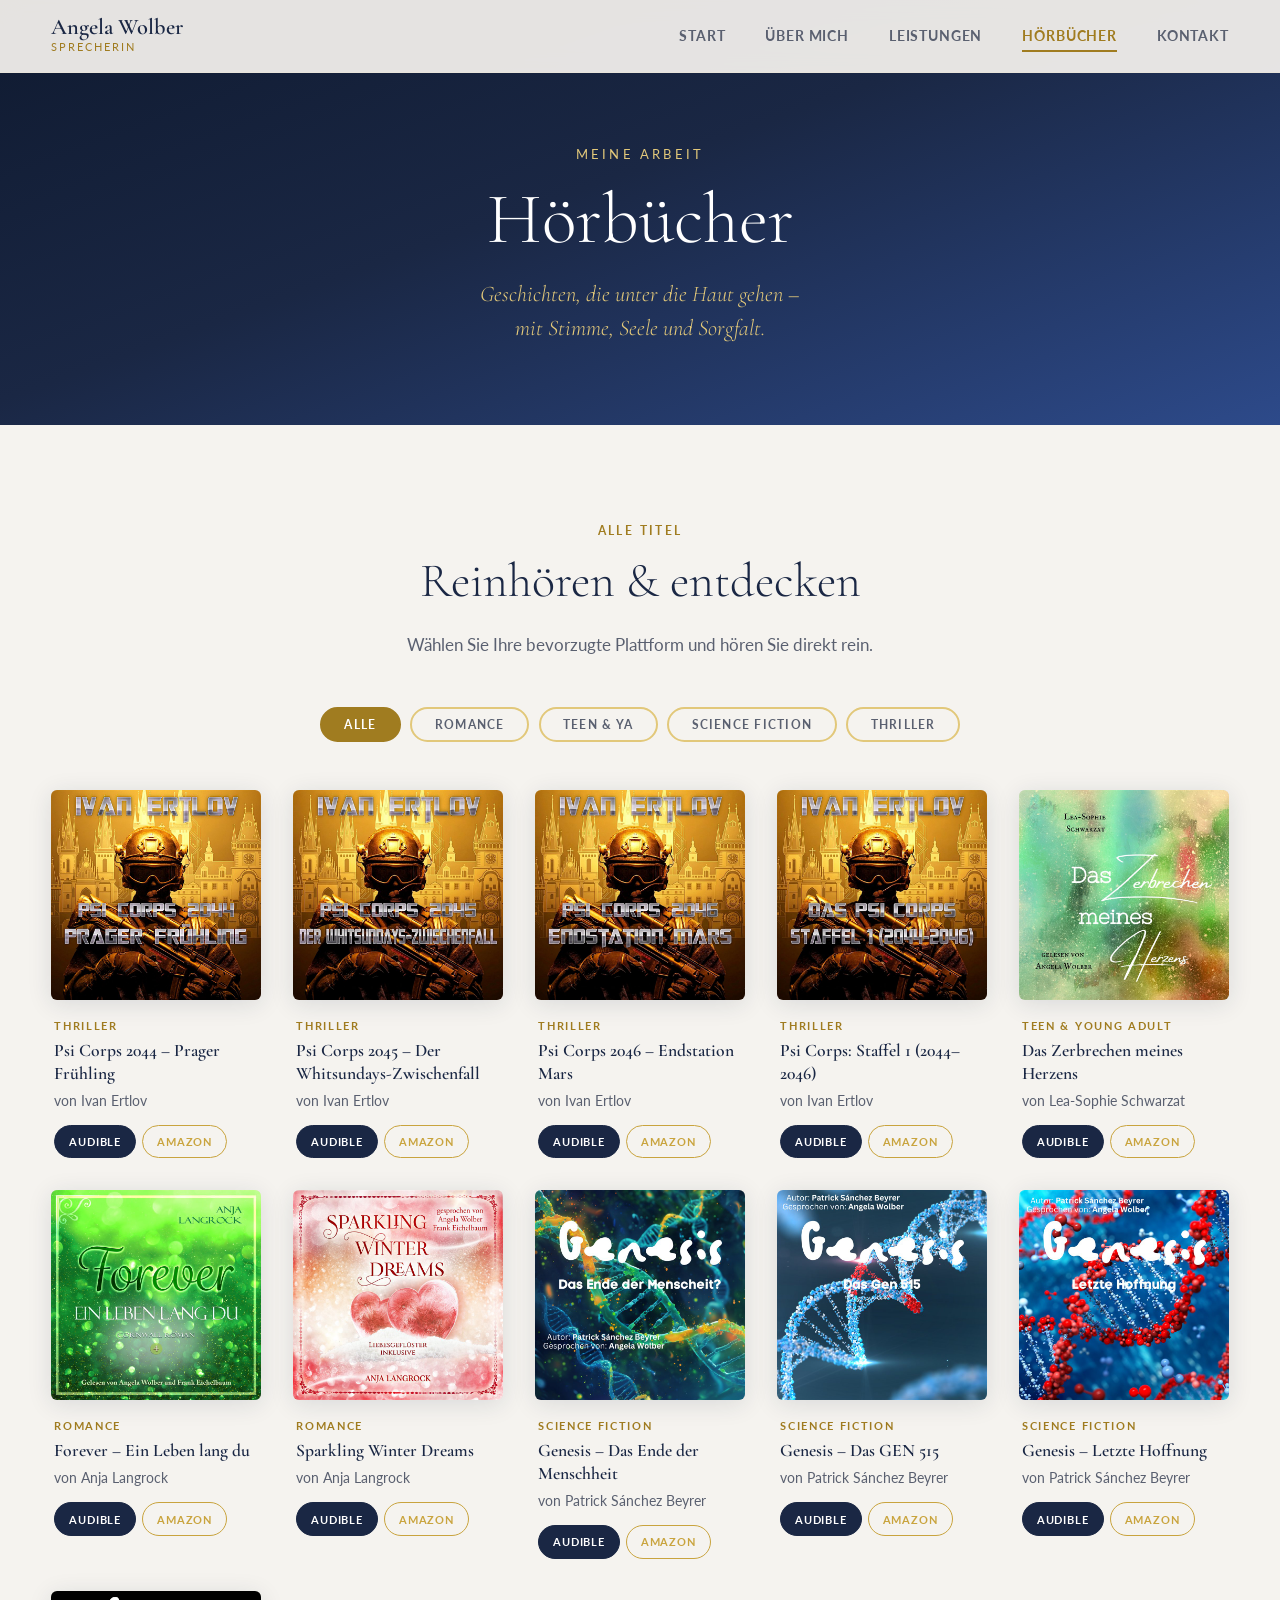
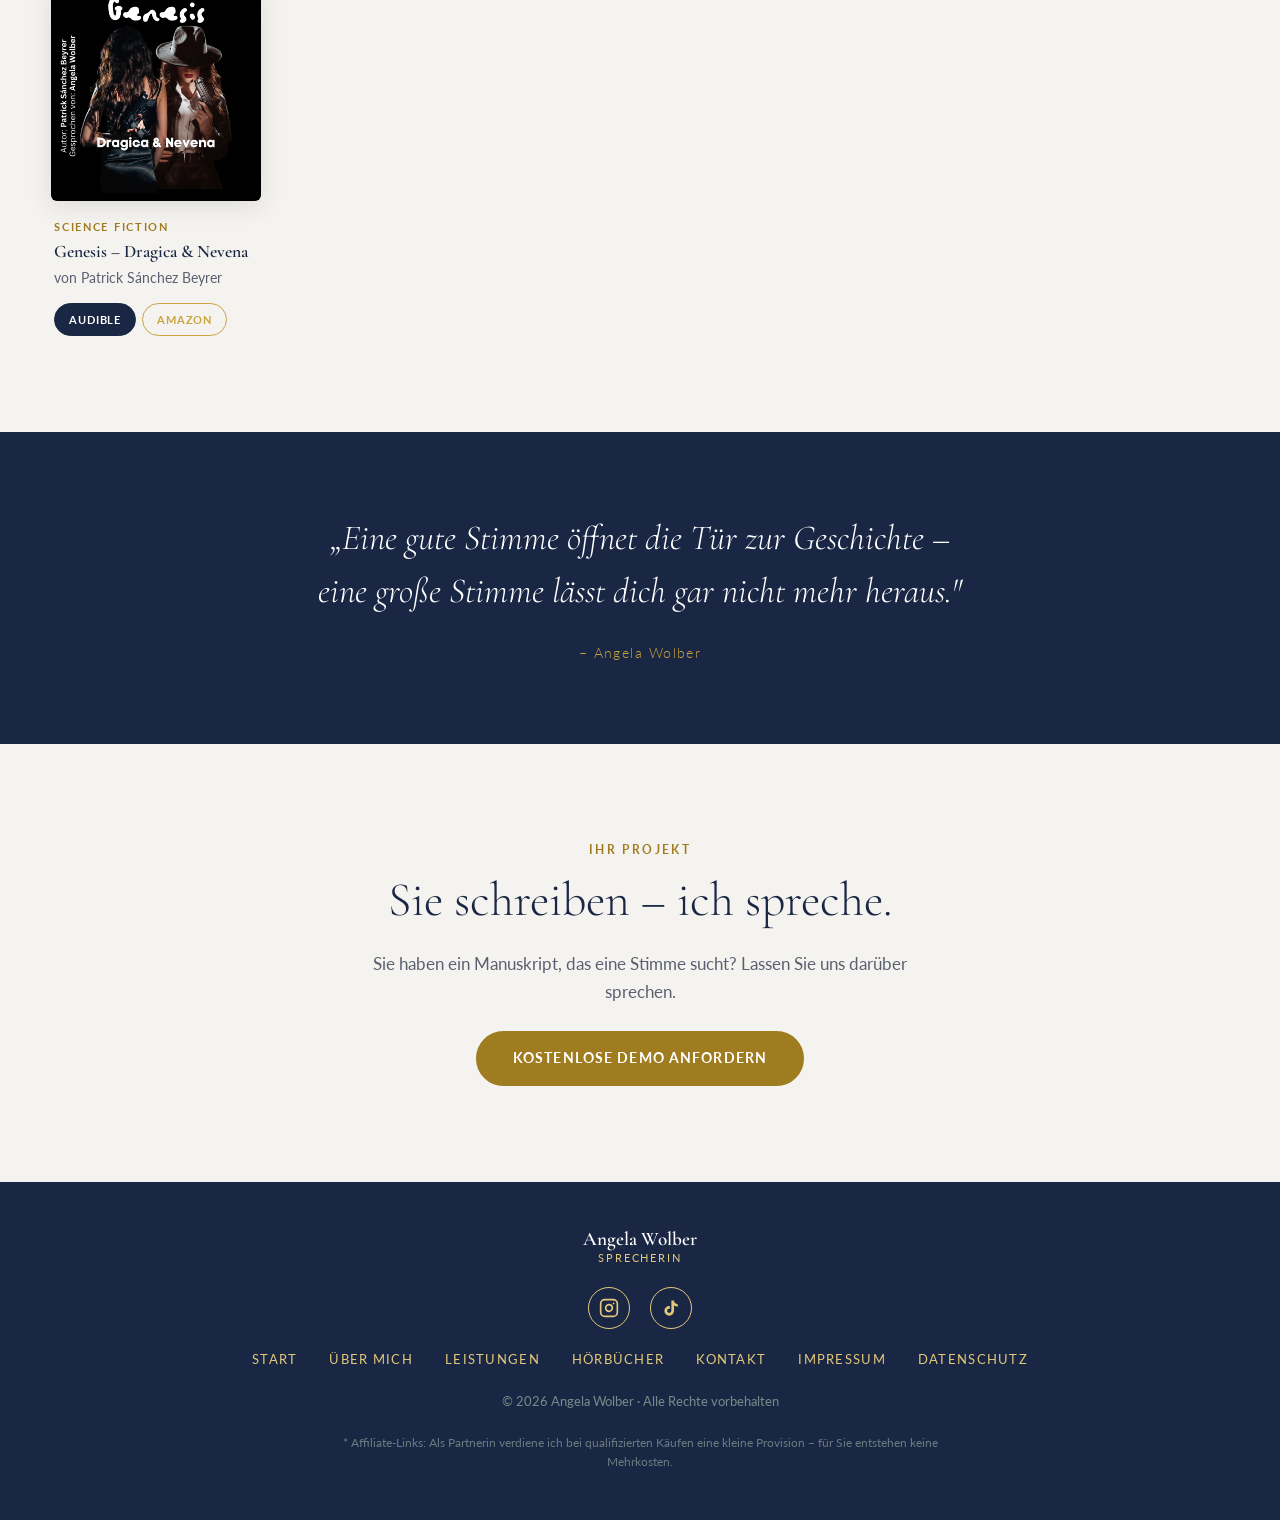
==== hoerbuecher.html @ 148691f6 "Vollständige Website: Start, Über mich, Leistungen, Hörbücher, Kontakt, Impressum/Datenschutz Co-Aut" ====
<!DOCTYPE html>
<html lang="de">
<head>
  <meta charset="UTF-8" />
  <meta name="viewport" content="width=device-width, initial-scale=1.0" />
  <title>Hörbücher – Angela Wolber, Hörbuchsprecherin</title>
  <meta name="description" content="Alle Hörbücher gesprochen von Angela Wolber – Romance, Science Fiction, Thriller und mehr. Direkt auf Audible und Amazon anhören." />
  <link rel="preconnect" href="https://fonts.googleapis.com" />
  <link rel="preconnect" href="https://fonts.gstatic.com" crossorigin />
  <link href="https://fonts.googleapis.com/css2?family=Cormorant+Garamond:ital,wght@0,300;0,400;0,600;1,300;1,400&family=Lato:wght@300;400;700&display=swap" rel="stylesheet" />
  <link rel="stylesheet" href="style.css" />
</head>
<body>

  <!-- ── NAVIGATION ── -->
  <header class="site-header">
    <div class="container header-inner">
      <a href="index.html" class="logo">
        <span class="logo-name">Angela Wolber</span>
        <span class="logo-tagline">Sprecherin</span>
      </a>
      <nav class="main-nav">
        <a href="index.html">Start</a>
        <a href="ueber-mich.html">Über mich</a>
        <a href="leistungen.html">Leistungen</a>
        <a href="hoerbuecher.html" class="active">Hörbücher</a>
        <a href="kontakt.html">Kontakt</a>
      </nav>
      <button class="nav-toggle" aria-label="Menü öffnen">&#9776;</button>
    </div>
  </header>

  <!-- ── PAGE HERO ── -->
  <section class="page-hero">
    <div class="container">
      <p class="hero-eyebrow">Meine Arbeit</p>
      <h1 class="page-hero-title">Hörbücher</h1>
      <p class="page-hero-subtitle">Geschichten, die unter die Haut gehen –<br>mit Stimme, Seele und Sorgfalt.</p>
    </div>
  </section>

  <!-- ── HÖRBÜCHER ── -->
  <section class="books section" id="books">
    <div class="container">
      <div class="section-header">
        <span class="section-label">Alle Titel</span>
        <h2 class="section-title">Reinhören & entdecken</h2>
        <p class="section-intro">Wählen Sie Ihre bevorzugte Plattform und hören Sie direkt rein.</p>
      </div>

      <div class="filter-tabs" role="tablist">
        <button class="filter-tab active" data-filter="all" role="tab">Alle</button>
        <button class="filter-tab" data-filter="romance" role="tab">Romance</button>
        <button class="filter-tab" data-filter="teen-ya" role="tab">Teen &amp; YA</button>
        <button class="filter-tab" data-filter="science-fiction" role="tab">Science Fiction</button>
        <button class="filter-tab" data-filter="thriller" role="tab">Thriller</button>
      </div>

      <div class="books-grid" id="booksGrid">

        <!-- Psi Corps 2044: Prager Frühling -->
        <article class="book-card" data-category="thriller">
          <div class="book-cover-wrap">
            <img src="cover/psi-corps-2044-prager_fruehling.jpg" alt="Buchcover: Psi Corps 2044 – Prager Frühling" class="book-cover"
                 onerror="this.style.display='none'; this.nextElementSibling.style.display='flex';" />
            <div class="book-cover-placeholder"><span>Cover</span></div>
          </div>
          <div class="book-info">
            <span class="book-genre">Thriller</span>
            <h3 class="book-title">Psi Corps 2044 – Prager Frühling</h3>
            <p class="book-author">von Ivan Ertlov</p>
            <div class="book-btns">
              <a href="https://www.audible.de/pd/B0H2JLVJB8/?source_code=EKAORWS0223189009-BK-ACX0-512565&ref=acx_bty_BK_ACX0_512565_rh_de" target="_blank" rel="noopener" class="book-btn book-btn--audible">Audible</a>
              <a href="https://amzn.to/4wUkAFA" target="_blank" rel="noopener" class="book-btn book-btn--amazon">Amazon</a>
            </div>
          </div>
        </article>

        <!-- Psi Corps 2045: Der Whitsundays-Zwischenfall -->
        <article class="book-card" data-category="thriller">
          <div class="book-cover-wrap">
            <img src="cover/psi-corps-2045-whitsundays.jpg" alt="Buchcover: Psi Corps 2045 – Der Whitsundays-Zwischenfall" class="book-cover"
                 onerror="this.style.display='none'; this.nextElementSibling.style.display='flex';" />
            <div class="book-cover-placeholder"><span>Cover</span></div>
          </div>
          <div class="book-info">
            <span class="book-genre">Thriller</span>
            <h3 class="book-title">Psi Corps 2045 – Der Whitsundays-Zwischenfall</h3>
            <p class="book-author">von Ivan Ertlov</p>
            <div class="book-btns">
              <a href="https://www.audible.de/pd/B0H2JR7KG4/?source_code=EKAORWS0223189009-BK-ACX0-512566&ref=acx_bty_BK_ACX0_512566_rh_de" target="_blank" rel="noopener" class="book-btn book-btn--audible">Audible</a>
              <a href="https://amzn.to/4vkYwTe" target="_blank" rel="noopener" class="book-btn book-btn--amazon">Amazon</a>
            </div>
          </div>
        </article>

        <!-- Psi Corps 2046: Endstation Mars -->
        <article class="book-card" data-category="thriller">
          <div class="book-cover-wrap">
            <img src="cover/psi-corps-2046-endstation-mars.jpg" alt="Buchcover: Psi Corps 2046 – Endstation Mars" class="book-cover"
                 onerror="this.style.display='none'; this.nextElementSibling.style.display='flex';" />
            <div class="book-cover-placeholder"><span>Cover</span></div>
          </div>
          <div class="book-info">
            <span class="book-genre">Thriller</span>
            <h3 class="book-title">Psi Corps 2046 – Endstation Mars</h3>
            <p class="book-author">von Ivan Ertlov</p>
            <div class="book-btns">
              <a href="https://www.audible.de/pd/B0H2JLVRK4/?source_code=EKAORWS0223189009-BK-ACX0-512568&ref=acx_bty_BK_ACX0_512568_rh_de" target="_blank" rel="noopener" class="book-btn book-btn--audible">Audible</a>
              <a href="https://amzn.to/4dECnJq" target="_blank" rel="noopener" class="book-btn book-btn--amazon">Amazon</a>
            </div>
          </div>
        </article>

        <!-- Psi Corps Staffel 1 -->
        <article class="book-card" data-category="thriller">
          <div class="book-cover-wrap">
            <img src="cover/psi-corps-staffel-1.jpg" alt="Buchcover: Psi Corps Staffel 1: 2044–2046" class="book-cover"
                 onerror="this.style.display='none'; this.nextElementSibling.style.display='flex';" />
            <div class="book-cover-placeholder"><span>Cover</span></div>
          </div>
          <div class="book-info">
            <span class="book-genre">Thriller</span>
            <h3 class="book-title">Psi Corps: Staffel 1 (2044–2046)</h3>
            <p class="book-author">von Ivan Ertlov</p>
            <div class="book-btns">
              <a href="https://www.audible.de/pd/B0H2N43FML/?source_code=EKAORWS0223189009-BK-ACX0-512789&ref=acx_bty_BK_ACX0_512789_rh_de" target="_blank" rel="noopener" class="book-btn book-btn--audible">Audible</a>
              <a href="https://amzn.to/4u7AJVE" target="_blank" rel="noopener" class="book-btn book-btn--amazon">Amazon</a>
            </div>
          </div>
        </article>

        <!-- Das Zerbrechen meines Herzens -->
        <article class="book-card" data-category="teen-ya">
          <div class="book-cover-wrap">
            <img src="cover/das-zerbrechen-meines-herzens.jpg" alt="Buchcover: Das Zerbrechen meines Herzens" class="book-cover"
                 onerror="this.style.display='none'; this.nextElementSibling.style.display='flex';" />
            <div class="book-cover-placeholder"><span>Cover</span></div>
          </div>
          <div class="book-info">
            <span class="book-genre">Teen &amp; Young Adult</span>
            <h3 class="book-title">Das Zerbrechen meines Herzens</h3>
            <p class="book-author">von Lea-Sophie Schwarzat</p>
            <div class="book-btns">
              <a href="https://www.audible.de/pd/B0FYRVNQ7N/?source_code=EKAORWS022318900A-BK-ACX0-478440&ref=acx_bty_BK_ACX0_478440_pd_de" target="_blank" rel="noopener" class="book-btn book-btn--audible">Audible</a>
              <a href="https://amzn.to/4320KL2" target="_blank" rel="noopener" class="book-btn book-btn--amazon">Amazon</a>
            </div>
          </div>
        </article>

        <!-- Forever: Ein Leben lang du -->
        <article class="book-card" data-category="romance">
          <div class="book-cover-wrap">
            <img src="cover/forever-ein-leben-lang-du.jpg" alt="Buchcover: Forever – Ein Leben lang du" class="book-cover"
                 onerror="this.style.display='none'; this.nextElementSibling.style.display='flex';" />
            <div class="book-cover-placeholder"><span>Cover</span></div>
          </div>
          <div class="book-info">
            <span class="book-genre">Romance</span>
            <h3 class="book-title">Forever – Ein Leben lang du</h3>
            <p class="book-author">von Anja Langrock</p>
            <div class="book-btns">
              <a href="AUDIBLE-LINK-FOLGT" target="_blank" rel="noopener" class="book-btn book-btn--audible">Audible</a>
              <a href="https://amzn.to/4feeBFt" target="_blank" rel="noopener" class="book-btn book-btn--amazon">Amazon</a>
            </div>
          </div>
        </article>

        <!-- Sparkling Winter Dreams -->
        <article class="book-card" data-category="romance">
          <div class="book-cover-wrap">
            <img src="cover/sparkling-winter-dreams.jpg" alt="Buchcover: Sparkling Winter Dreams" class="book-cover"
                 onerror="this.style.display='none'; this.nextElementSibling.style.display='flex';" />
            <div class="book-cover-placeholder"><span>Cover</span></div>
          </div>
          <div class="book-info">
            <span class="book-genre">Romance</span>
            <h3 class="book-title">Sparkling Winter Dreams</h3>
            <p class="book-author">von Anja Langrock</p>
            <div class="book-btns">
              <a href="AUDIBLE-LINK-FOLGT" target="_blank" rel="noopener" class="book-btn book-btn--audible">Audible</a>
              <a href="https://amzn.to/3RTKARv" target="_blank" rel="noopener" class="book-btn book-btn--amazon">Amazon</a>
            </div>
          </div>
        </article>

        <!-- Genesis – Das Ende der Menschheit (Teil 1) -->
        <article class="book-card" data-category="science-fiction">
          <div class="book-cover-wrap">
            <img src="cover/genesis-das-ende-der-menschheit.jpg" alt="Buchcover: Genesis – Das Ende der Menschheit" class="book-cover"
                 onerror="this.style.display='none'; this.nextElementSibling.style.display='flex';" />
            <div class="book-cover-placeholder"><span>Cover</span></div>
          </div>
          <div class="book-info">
            <span class="book-genre">Science Fiction</span>
            <h3 class="book-title">Genesis – Das Ende der Menschheit</h3>
            <p class="book-author">von Patrick Sánchez Beyrer</p>
            <div class="book-btns">
              <a href="https://www.audible.de/pd/B0F46GN2MT/?source_code=EKAORWS022318900A-BK-ACX0-442433&ref=acx_bty_BK_ACX0_442433_pd_de" target="_blank" rel="noopener" class="book-btn book-btn--audible">Audible</a>
              <a href="https://amzn.to/4uWXddr" target="_blank" rel="noopener" class="book-btn book-btn--amazon">Amazon</a>
            </div>
          </div>
        </article>

        <!-- Genesis – Das GEN 515 (Teil 2) -->
        <article class="book-card" data-category="science-fiction">
          <div class="book-cover-wrap">
            <img src="cover/genesis-das-gen-515.jpg" alt="Buchcover: Genesis – Das GEN 515" class="book-cover"
                 onerror="this.style.display='none'; this.nextElementSibling.style.display='flex';" />
            <div class="book-cover-placeholder"><span>Cover</span></div>
          </div>
          <div class="book-info">
            <span class="book-genre">Science Fiction</span>
            <h3 class="book-title">Genesis – Das GEN 515</h3>
            <p class="book-author">von Patrick Sánchez Beyrer</p>
            <div class="book-btns">
              <a href="https://www.audible.de/pd/B0F763L33B/?source_code=EKAORWS022318900A-BK-ACX0-446990&ref=acx_bty_BK_ACX0_446990_pd_de" target="_blank" rel="noopener" class="book-btn book-btn--audible">Audible</a>
              <a href="https://amzn.to/4x4bDd9" target="_blank" rel="noopener" class="book-btn book-btn--amazon">Amazon</a>
            </div>
          </div>
        </article>

        <!-- Genesis – Letzte Hoffnung (Teil 3) -->
        <article class="book-card" data-category="science-fiction">
          <div class="book-cover-wrap">
            <img src="cover/genesis-letzte-hoffnung.jpg" alt="Buchcover: Genesis – Letzte Hoffnung" class="book-cover"
                 onerror="this.style.display='none'; this.nextElementSibling.style.display='flex';" />
            <div class="book-cover-placeholder"><span>Cover</span></div>
          </div>
          <div class="book-info">
            <span class="book-genre">Science Fiction</span>
            <h3 class="book-title">Genesis – Letzte Hoffnung</h3>
            <p class="book-author">von Patrick Sánchez Beyrer</p>
            <div class="book-btns">
              <a href="https://www.audible.de/pd/B0F7N44DCZ/?source_code=EKAORWS022318900A-BK-ACX0-447533&ref=acx_bty_BK_ACX0_447533_pd_de" target="_blank" rel="noopener" class="book-btn book-btn--audible">Audible</a>
              <a href="https://amzn.to/49vAMTT" target="_blank" rel="noopener" class="book-btn book-btn--amazon">Amazon</a>
            </div>
          </div>
        </article>

        <!-- Genesis – Dragica & Nevena (Teil 4) -->
        <article class="book-card" data-category="science-fiction">
          <div class="book-cover-wrap">
            <img src="cover/genesis-dragica-nevena.jpg" alt="Buchcover: Genesis – Dragica & Nevena" class="book-cover"
                 onerror="this.style.display='none'; this.nextElementSibling.style.display='flex';" />
            <div class="book-cover-placeholder"><span>Cover</span></div>
          </div>
          <div class="book-info">
            <span class="book-genre">Science Fiction</span>
            <h3 class="book-title">Genesis – Dragica &amp; Nevena</h3>
            <p class="book-author">von Patrick Sánchez Beyrer</p>
            <div class="book-btns">
              <a href="https://www.audible.de/pd/B0F9FY48F7/?source_code=EKAORWS022318900A-BK-ACX0-450041&ref=acx_bty_BK_ACX0_450041_pd_de" target="_blank" rel="noopener" class="book-btn book-btn--audible">Audible</a>
              <a href="https://amzn.to/4fISPd2" target="_blank" rel="noopener" class="book-btn book-btn--amazon">Amazon</a>
            </div>
          </div>
        </article>

      </div><!-- /books-grid -->
    </div>
  </section>

  <!-- ── ZITAT / QUOTE ── -->
  <section class="quote-band">
    <div class="container">
      <blockquote class="pull-quote">
        „Eine gute Stimme öffnet die Tür zur Geschichte –<br>
        eine große Stimme lässt dich gar nicht mehr heraus."
        <cite>– Angela Wolber</cite>
      </blockquote>
    </div>
  </section>

  <!-- ── CTA ── -->
  <section class="section cta-band">
    <div class="container" style="text-align:center;">
      <span class="section-label">Ihr Projekt</span>
      <h2 class="section-title">Sie schreiben – ich spreche.</h2>
      <p class="section-intro" style="margin-inline:auto;">Sie haben ein Manuskript, das eine Stimme sucht? Lassen Sie uns darüber sprechen.</p>
      <a href="kontakt.html" class="btn btn-primary" style="margin-top:1.5rem;">Kostenlose Demo anfordern</a>
    </div>
  </section>

  <!-- ── FOOTER ── -->
  <footer class="site-footer">
    <div class="container footer-inner">
      <div class="footer-brand">
        <span class="logo-name">Angela Wolber</span>
        <span class="logo-tagline">Sprecherin</span>
      </div>
      <div class="footer-social">
        <a href="https://www.instagram.com/angela_wolber/" target="_blank" rel="noopener" aria-label="Instagram">
          <svg viewBox="0 0 24 24" fill="none" stroke="currentColor" stroke-width="2" stroke-linecap="round" stroke-linejoin="round"><rect x="2" y="2" width="20" height="20" rx="5" ry="5"></rect><path d="M16 11.37A4 4 0 1 1 12.63 8 4 4 0 0 1 16 11.37z"></path><line x1="17.5" y1="6.5" x2="17.51" y2="6.5"></line></svg>
        </a>
        <a href="https://www.tiktok.com/@angelawolber5" target="_blank" rel="noopener" aria-label="TikTok">
          <svg viewBox="0 0 24 24" fill="currentColor"><path d="M16.6 5.82A4.28 4.28 0 0 1 15.54 3h-3.09v12.4a2.59 2.59 0 1 1-2.59-2.59c.27 0 .53.04.78.12v-3.2a5.78 5.78 0 0 0-.78-.05A5.79 5.79 0 1 0 15.65 15.4V9.01a7.35 7.35 0 0 0 4.35 1.4V7.3a4.28 4.28 0 0 1-3.4-1.48z"></path></svg>
        </a>
      </div>
      <nav class="footer-nav">
        <a href="index.html">Start</a>
        <a href="ueber-mich.html">Über mich</a>
        <a href="leistungen.html">Leistungen</a>
        <a href="hoerbuecher.html">Hörbücher</a>
        <a href="kontakt.html">Kontakt</a>
        <a href="impressum-datenschutz.html">Impressum</a>
        <a href="impressum-datenschutz.html#datenschutz">Datenschutz</a>
      </nav>
      <p class="footer-copy">&copy; <span id="year"></span> Angela Wolber · Alle Rechte vorbehalten</p>
      <p class="footer-affiliate">
        * Affiliate-Links: Als Partnerin verdiene ich bei qualifizierten Käufen eine kleine Provision –
        für Sie entstehen keine Mehrkosten.
      </p>
    </div>
  </footer>

  <script src="main.js"></script>
</body>
</html>
---- style.css ----
/* ── TOKENS ─────────────────────────────────────────────── */
:root {
  --cream:       #f5f3ef;
  --cream-dark:  #e8e4db;
  --sage:        #c9a43e;
  --sage-light:  #e2c87a;
  --sage-dark:   #a07c20;
  --forest:      #1a2744;
  --bark:        #0f1a30;
  --text:        #1e1e2e;
  --text-muted:  #5a6070;
  --white:       #ffffff;

  --font-serif:  'Cormorant Garamond', Georgia, serif;
  --font-sans:   'Lato', system-ui, sans-serif;

  --radius:      6px;
  --radius-lg:   14px;
  --shadow-card: 0 4px 24px rgba(26,39,68,0.12);
  --shadow-hover:0 10px 40px rgba(26,39,68,0.22);
  --transition:  0.25s ease;
}

/* ── RESET ───────────────────────────────────────────────── */
*, *::before, *::after { box-sizing: border-box; margin: 0; padding: 0; }
html { scroll-behavior: smooth; }
body {
  font-family: var(--font-sans);
  font-size: 1rem;
  line-height: 1.7;
  color: var(--text);
  background: var(--cream);
}
img { display: block; max-width: 100%; height: auto; }
a { color: inherit; text-decoration: none; }

/* ── UTILITIES ───────────────────────────────────────────── */
.container {
  width: min(1180px, 92vw);
  margin-inline: auto;
}
.section { padding-block: 6rem; }

.section-label {
  display: block;
  font-family: var(--font-sans);
  font-size: .75rem;
  font-weight: 700;
  letter-spacing: .2em;
  text-transform: uppercase;
  color: var(--sage-dark);
  margin-bottom: .75rem;
}
.section-title {
  font-family: var(--font-serif);
  font-size: clamp(2rem, 4vw, 3rem);
  font-weight: 300;
  line-height: 1.2;
  color: var(--forest);
  margin-bottom: 1.25rem;
}
.section-intro {
  max-width: 560px;
  color: var(--text-muted);
  font-size: 1.05rem;
}
.section-header {
  text-align: center;
  margin-bottom: 3rem;
}
.section-header .section-intro { margin-inline: auto; }

/* ── BUTTONS ─────────────────────────────────────────────── */
.btn {
  display: inline-block;
  font-family: var(--font-sans);
  font-size: .875rem;
  font-weight: 700;
  letter-spacing: .08em;
  text-transform: uppercase;
  padding: .85rem 2.2rem;
  border-radius: 100px;
  border: 2px solid transparent;
  cursor: pointer;
  transition: background var(--transition), color var(--transition), border-color var(--transition), transform var(--transition);
}
.btn-primary {
  background: var(--sage-dark);
  color: var(--white);
  border-color: var(--sage-dark);
}
.btn-primary:hover {
  background: var(--forest);
  border-color: var(--forest);
  transform: translateY(-2px);
}
.btn-outline {
  background: transparent;
  color: var(--sage-dark);
  border-color: var(--sage-dark);
}
.btn-outline:hover {
  background: var(--sage-dark);
  color: var(--white);
  transform: translateY(-2px);
}

/* ── HEADER ──────────────────────────────────────────────── */
.site-header {
  position: fixed;
  top: 0; left: 0; right: 0;
  z-index: 100;
  background: rgba(248,245,240,0.92);
  backdrop-filter: blur(10px);
  border-bottom: 1px solid var(--cream-dark);
  transition: box-shadow var(--transition);
}
.site-header.scrolled { box-shadow: 0 2px 20px rgba(44,63,43,0.10); }

.header-inner {
  display: flex;
  align-items: center;
  justify-content: space-between;
  height: 72px;
}
.logo {
  display: flex;
  flex-direction: column;
  gap: 0;
}
.logo-name {
  font-family: var(--font-serif);
  font-size: 1.4rem;
  font-weight: 600;
  color: var(--forest);
  line-height: 1;
}
.logo-tagline {
  font-size: .68rem;
  letter-spacing: .18em;
  text-transform: uppercase;
  color: var(--sage-dark);
}
.main-nav {
  display: flex;
  gap: 2.5rem;
}
.main-nav a {
  font-size: .875rem;
  font-weight: 700;
  letter-spacing: .06em;
  text-transform: uppercase;
  color: var(--text-muted);
  transition: color var(--transition);
  position: relative;
}
.main-nav a::after {
  content: '';
  position: absolute;
  left: 0; bottom: -4px;
  width: 0; height: 2px;
  background: var(--sage-dark);
  transition: width var(--transition);
}
.main-nav a:hover { color: var(--sage-dark); }
.main-nav a:hover::after { width: 100%; }

.nav-toggle {
  display: none;
  background: none;
  border: none;
  font-size: 1.5rem;
  color: var(--forest);
  cursor: pointer;
}

/* ── HERO ────────────────────────────────────────────────── */
.hero {
  position: relative;
  min-height: 100vh;
  display: flex;
  align-items: center;
  background: linear-gradient(160deg, #0f1a30 0%, #1a2744 45%, #2d4a8a 100%);
  overflow: hidden;
}
.hero-overlay {
  position: absolute;
  inset: 0;
  background: url("data:image/svg+xml,%3Csvg xmlns='http://www.w3.org/2000/svg' width='60' height='60'%3E%3Ccircle cx='30' cy='30' r='1' fill='rgba(255,255,255,0.06)'/%3E%3C/svg%3E");
}
.hero-content {
  position: relative;
  z-index: 2;
  text-align: center;
  color: var(--white);
  padding-block: 8rem 5rem;
}
.hero-eyebrow {
  font-size: .8rem;
  letter-spacing: .25em;
  text-transform: uppercase;
  color: var(--sage-light);
  margin-bottom: 1rem;
}
.hero-title {
  font-family: var(--font-serif);
  font-size: clamp(3.5rem, 9vw, 7rem);
  font-weight: 300;
  line-height: 1;
  letter-spacing: -.01em;
  margin-bottom: 1.5rem;
}
.hero-subtitle {
  font-family: var(--font-serif);
  font-style: italic;
  font-size: clamp(1.1rem, 2.5vw, 1.5rem);
  font-weight: 300;
  color: var(--sage-light);
  margin-bottom: 2.5rem;
  line-height: 1.5;
}

/* decorative leaf shapes */
.hero-leaves {
  position: absolute;
  bottom: -20px;
  width: 340px;
  height: 340px;
  opacity: .13;
  background: radial-gradient(ellipse at center, var(--cream) 0%, transparent 70%);
  border-radius: 50%;
}
.hero-leaves--left  { left: -80px; }
.hero-leaves--right { right: -80px; top: 40px; }

/* ── ABOUT ───────────────────────────────────────────────── */
.about { background: var(--white); }
.about-inner {
  display: grid;
  grid-template-columns: 1fr 1.3fr;
  gap: 5rem;
  align-items: center;
}
.about-image-wrap { position: relative; }
.about-image-frame {
  border-radius: var(--radius-lg);
  overflow: hidden;
  aspect-ratio: 3/4;
  background: var(--cream-dark);
  box-shadow: var(--shadow-card);
}
.about-image { width: 100%; height: 100%; object-fit: cover; }
.about-image-placeholder {
  display: none;
  align-items: center;
  justify-content: center;
  width: 100%; height: 100%;
  background: var(--cream-dark);
  color: var(--text-muted);
  font-size: .9rem;
  letter-spacing: .1em;
  text-transform: uppercase;
}
.about-accent-leaf {
  position: absolute;
  bottom: -30px; right: -30px;
  width: 120px; height: 120px;
  background: var(--sage-light);
  border-radius: 60% 40% 70% 30% / 50% 60% 40% 50%;
  opacity: .35;
  z-index: -1;
}
.about-text p {
  color: var(--text-muted);
  margin-bottom: 1rem;
}
.about-text .btn { margin-top: 1rem; }

/* ── BOOKS ───────────────────────────────────────────────── */
.books { background: var(--cream); }

.filter-tabs {
  display: flex;
  gap: .6rem;
  justify-content: center;
  flex-wrap: wrap;
  margin-bottom: 3rem;
}
.filter-tab {
  font-family: var(--font-sans);
  font-size: .78rem;
  font-weight: 700;
  letter-spacing: .1em;
  text-transform: uppercase;
  padding: .5rem 1.4rem;
  border-radius: 100px;
  border: 2px solid var(--sage-light);
  background: transparent;
  color: var(--text-muted);
  cursor: pointer;
  transition: all var(--transition);
}
.filter-tab.active,
.filter-tab:hover {
  background: var(--sage-dark);
  border-color: var(--sage-dark);
  color: var(--white);
}

.books-grid {
  display: grid;
  grid-template-columns: repeat(auto-fill, minmax(200px, 1fr));
  gap: 2rem;
}

.book-card {
  transition: transform var(--transition);
}
.book-card.hidden { display: none; }
.book-card:hover { transform: translateY(-6px); }

.book-card-link { display: block; }

.book-cover-wrap {
  position: relative;
  border-radius: var(--radius);
  overflow: hidden;
  aspect-ratio: 1/1;
  background: var(--cream-dark);
  box-shadow: var(--shadow-card);
  margin-bottom: 1rem;
}
.book-cover {
  width: 100%; height: 100%;
  object-fit: cover;
  transition: transform .4s ease;
}
.book-card:hover .book-cover { transform: scale(1.04); }

.book-cover-placeholder {
  display: none;
  align-items: center;
  justify-content: center;
  position: absolute;
  inset: 0;
  background: linear-gradient(135deg, #2d4a8a, #1a2744);
  color: var(--white);
  font-size: .85rem;
  letter-spacing: .1em;
  text-transform: uppercase;
}

.book-overlay {
  position: absolute;
  inset: 0;
  background: rgba(42,63,43,0.72);
  display: flex;
  align-items: center;
  justify-content: center;
  opacity: 0;
  transition: opacity var(--transition);
}
.book-card:hover .book-overlay { opacity: 1; }
.book-cta {
  color: var(--white);
  font-size: .85rem;
  font-weight: 700;
  letter-spacing: .1em;
  text-transform: uppercase;
  border: 2px solid rgba(255,255,255,.6);
  padding: .6rem 1.2rem;
  border-radius: 100px;
}

.book-info { padding-inline: .2rem; }
.book-genre {
  font-size: .7rem;
  font-weight: 700;
  letter-spacing: .15em;
  text-transform: uppercase;
  color: var(--sage-dark);
  display: block;
  margin-bottom: .3rem;
}
.book-title {
  font-family: var(--font-serif);
  font-size: 1.1rem;
  font-weight: 600;
  color: var(--forest);
  line-height: 1.3;
  margin-bottom: .25rem;
}
.book-author {
  font-size: .85rem;
  color: var(--text-muted);
  margin-bottom: .75rem;
}
.book-btns {
  display: flex;
  gap: .4rem;
  flex-wrap: wrap;
}
.book-btn {
  font-size: .7rem;
  font-weight: 700;
  letter-spacing: .08em;
  text-transform: uppercase;
  padding: .4rem .85rem;
  border-radius: 100px;
  border: 1.5px solid transparent;
  transition: all var(--transition);
  white-space: nowrap;
}
.book-btn--audible {
  background: var(--forest);
  color: var(--white);
  border-color: var(--forest);
}
.book-btn--audible:hover {
  background: var(--sage);
  border-color: var(--sage);
  color: var(--white);
}
.book-btn--amazon {
  background: transparent;
  color: var(--sage);
  border-color: var(--sage);
}
.book-btn--amazon:hover {
  background: var(--sage);
  color: var(--white);
}

/* ── QUOTE BAND ──────────────────────────────────────────── */
.quote-band {
  background: var(--forest);
  padding-block: 5rem;
  text-align: center;
}
.pull-quote {
  font-family: var(--font-serif);
  font-style: italic;
  font-size: clamp(1.4rem, 3vw, 2.2rem);
  font-weight: 300;
  color: var(--white);
  line-height: 1.5;
  max-width: 760px;
  margin-inline: auto;
}
.pull-quote cite {
  display: block;
  font-style: normal;
  font-size: .9rem;
  font-family: var(--font-sans);
  letter-spacing: .1em;
  color: var(--sage);
  margin-top: 1.5rem;
}

/* ── CONTACT ─────────────────────────────────────────────── */
.contact { background: var(--white); }
.contact-form {
  max-width: 680px;
  margin-inline: auto;
  margin-top: 1.5rem;
}
.form-row {
  display: grid;
  grid-template-columns: 1fr 1fr;
  gap: 1.25rem;
}
.form-group {
  display: flex;
  flex-direction: column;
  gap: .4rem;
  margin-bottom: 1.25rem;
}
.form-group label {
  font-size: .78rem;
  font-weight: 700;
  letter-spacing: .1em;
  text-transform: uppercase;
  color: var(--sage-dark);
}
.form-group input,
.form-group textarea {
  font-family: var(--font-sans);
  font-size: 1rem;
  color: var(--text);
  background: var(--cream);
  border: 1.5px solid var(--cream-dark);
  border-radius: var(--radius);
  padding: .85rem 1.1rem;
  outline: none;
  transition: border-color var(--transition), box-shadow var(--transition);
  resize: vertical;
}
.form-group input:focus,
.form-group textarea:focus {
  border-color: var(--sage);
  box-shadow: 0 0 0 3px rgba(143,173,145,.2);
}
.contact-form .btn { width: 100%; justify-content: center; }
.contact-mailto { margin-top: 1rem; }

.form-status {
  border-radius: var(--radius);
  padding: 1rem 1.25rem;
  margin-bottom: 1.5rem;
  font-size: .95rem;
  font-weight: 400;
}
.form-status--success {
  background: #eaf4ea;
  color: #2a5c2a;
  border: 1px solid #b5d9b5;
}
.form-status--error {
  background: #fdf0f0;
  color: #7a2020;
  border: 1px solid #e8b5b5;
}

/* ── FOOTER ──────────────────────────────────────────────── */
.site-footer {
  background: var(--forest);
  color: var(--sage-light);
  padding-block: 3rem;
}
.footer-inner {
  display: flex;
  flex-direction: column;
  align-items: center;
  gap: 1.25rem;
  text-align: center;
}
.footer-inner .logo-name { color: var(--white); font-size: 1.2rem; }
.footer-inner .logo-tagline { color: var(--sage-light); }
.footer-brand {
  display: flex;
  flex-direction: column;
  align-items: center;
}
.footer-nav {
  display: flex;
  flex-wrap: wrap;
  justify-content: center;
  gap: 1rem 2rem;
}
.footer-nav a {
  font-size: .8rem;
  letter-spacing: .1em;
  text-transform: uppercase;
  color: var(--sage-light);
  transition: color var(--transition);
}
.footer-nav a:hover { color: var(--white); }
.footer-copy {
  font-size: .8rem;
  color: rgba(184,205,185,.6);
}
.footer-affiliate {
  font-size: .72rem;
  color: rgba(184,205,185,.5);
  max-width: 600px;
}

/* ── MOBILE NAV (Hamburger erst ab schmalen Fenstern) ─────── */
@media (max-width: 640px) {
  .main-nav {
    display: none;
    flex-direction: column;
    position: absolute;
    top: 72px; left: 0; right: 0;
    background: var(--cream);
    border-bottom: 1px solid var(--cream-dark);
    padding: 1.5rem 2rem;
    gap: 1.25rem;
  }
  .main-nav.open { display: flex; }
  .nav-toggle { display: block; }
  .site-header { position: relative; }
}

/* leicht engere Menüabstände im mittleren Bereich */
@media (max-width: 900px) {
  .main-nav { gap: 1.5rem; }
}

/* ── MOBILE LAYOUT ───────────────────────────────────────── */
@media (max-width: 768px) {
  .hero { min-height: auto; padding-block: 6rem 4rem; }

  .about-inner {
    grid-template-columns: 1fr;
    gap: 2.5rem;
  }
  .about-image-frame { max-width: 320px; margin-inline: auto; }

  .form-row { grid-template-columns: 1fr; }

  .books-grid {
    grid-template-columns: repeat(auto-fill, minmax(150px, 1fr));
    gap: 1.25rem;
  }
}

@media (max-width: 480px) {
  .section { padding-block: 4rem; }
  .books-grid { grid-template-columns: repeat(2, 1fr); }
}

/* ── AKTIVER NAV-LINK ─────────────────────────────────────── */
.main-nav a.active { color: var(--sage-dark); }
.main-nav a.active::after { width: 100%; }

/* ── PAGE HERO (Unterseiten) ──────────────────────────────── */
.page-hero {
  background: linear-gradient(160deg, #0f1a30 0%, #1a2744 45%, #2d4a8a 100%);
  color: var(--white);
  text-align: center;
  padding-block: 9rem 5rem;
}
.page-hero-title {
  font-family: var(--font-serif);
  font-size: clamp(2.5rem, 6vw, 4.5rem);
  font-weight: 300;
  line-height: 1.05;
  margin-bottom: 1.25rem;
}
.page-hero-subtitle {
  font-family: var(--font-serif);
  font-style: italic;
  font-size: clamp(1.05rem, 2.2vw, 1.4rem);
  font-weight: 300;
  color: var(--sage-light);
  line-height: 1.5;
  max-width: 680px;
  margin-inline: auto;
}

/* ── HERO BULLETS (Startseite) ────────────────────────────── */
.hero-bullets {
  list-style: none;
  display: flex;
  flex-wrap: wrap;
  justify-content: center;
  gap: .75rem 2rem;
  margin-top: 2.25rem;
  font-size: .9rem;
  letter-spacing: .03em;
  color: var(--sage-light);
}

/* ── HIGHLIGHTS (Startseite) ──────────────────────────────── */
.highlights { background: var(--white); }
.highlight-grid {
  display: grid;
  grid-template-columns: repeat(auto-fit, minmax(220px, 1fr));
  gap: 1.5rem;
}
.highlight-card {
  background: var(--cream);
  border: 1px solid var(--cream-dark);
  border-radius: var(--radius-lg);
  padding: 2rem 1.75rem;
  transition: transform var(--transition), box-shadow var(--transition);
}
.highlight-card:hover {
  transform: translateY(-6px);
  box-shadow: var(--shadow-card);
}
.highlight-card h3 {
  font-family: var(--font-serif);
  font-size: 1.4rem;
  font-weight: 600;
  color: var(--forest);
  margin-bottom: .6rem;
}
.highlight-card p { color: var(--text-muted); font-size: .95rem; }

/* ── SERVICES (Leistungen) ────────────────────────────────── */
.services { background: var(--white); }
.service-grid {
  display: grid;
  grid-template-columns: repeat(auto-fit, minmax(260px, 1fr));
  gap: 1.75rem;
}
.service-card {
  background: var(--cream);
  border-radius: var(--radius-lg);
  padding: 2.25rem 2rem;
  border-top: 3px solid var(--sage);
  box-shadow: var(--shadow-card);
}
.service-card h3 {
  font-family: var(--font-serif);
  font-size: 1.45rem;
  font-weight: 600;
  color: var(--forest);
  margin-bottom: .75rem;
}
.service-card p { color: var(--text-muted); font-size: .95rem; }

/* ── HÖRPROBEN ────────────────────────────────────────────── */
.samples { background: var(--cream); }
.sample-grid {
  display: grid;
  grid-template-columns: repeat(auto-fit, minmax(260px, 1fr));
  gap: 1.75rem;
}
.sample-card {
  background: var(--white);
  border-radius: var(--radius-lg);
  padding: 2rem 1.75rem;
  box-shadow: var(--shadow-card);
  text-align: center;
}
.sample-card h3 {
  font-family: var(--font-serif);
  font-size: 1.35rem;
  font-weight: 600;
  color: var(--forest);
  margin-bottom: .4rem;
}
.sample-card p { color: var(--text-muted); font-size: .9rem; margin-bottom: 1.25rem; }
.sample-card audio { width: 100%; }
.samples-hint {
  text-align: center;
  margin-top: 2rem;
  font-style: italic;
  color: var(--text-muted);
  font-family: var(--font-serif);
  font-size: 1.05rem;
}

/* ── PREISE ───────────────────────────────────────────────── */
.prices { background: var(--white); }
.price-grid {
  display: grid;
  grid-template-columns: repeat(auto-fit, minmax(230px, 1fr));
  gap: 1.5rem;
}
.price-card {
  background: var(--cream);
  border: 1px solid var(--cream-dark);
  border-radius: var(--radius-lg);
  padding: 2rem 1.75rem;
  text-align: center;
}
.price-card h3 {
  font-size: .8rem;
  font-weight: 700;
  letter-spacing: .12em;
  text-transform: uppercase;
  color: var(--text-muted);
  margin-bottom: .9rem;
}
.price-amount {
  font-family: var(--font-serif);
  font-size: 2.4rem;
  font-weight: 600;
  color: var(--sage-dark);
  line-height: 1;
  margin-bottom: .6rem;
}
.price-amount span {
  font-size: 1rem;
  font-weight: 400;
  color: var(--text-muted);
}
.price-note { font-size: .85rem; color: var(--text-muted); }
.price-extra {
  max-width: 720px;
  margin: 2.5rem auto 0;
  text-align: center;
  color: var(--text-muted);
  font-family: var(--font-serif);
  font-style: italic;
  font-size: 1.15rem;
  line-height: 1.6;
}

/* ── CTA-BAND ─────────────────────────────────────────────── */
.cta-band { background: var(--cream); }

/* ── KONTAKT-LAYOUT ───────────────────────────────────────── */
.contact-layout {
  display: grid;
  grid-template-columns: 1fr 1.2fr;
  gap: 4rem;
  align-items: start;
}
.contact-checklist {
  list-style: none;
  margin: 1.5rem 0;
}
.contact-checklist li {
  position: relative;
  padding-left: 1.8rem;
  margin-bottom: .85rem;
  color: var(--text-muted);
}
.contact-checklist li::before {
  content: '✓';
  position: absolute;
  left: 0;
  color: var(--sage-dark);
  font-weight: 700;
}
.contact-promise {
  font-family: var(--font-serif);
  font-style: italic;
  font-size: 1.25rem;
  color: var(--forest);
  margin-top: 1.5rem;
}
.contact-direct {
  margin-top: 1.5rem;
  color: var(--text-muted);
  font-size: .95rem;
}
.contact-direct a {
  color: var(--sage-dark);
  font-weight: 700;
}
.contact-direct a:hover { text-decoration: underline; }
.contact .contact-form { margin-top: 0; }

@media (max-width: 768px) {
  .contact-layout { grid-template-columns: 1fr; gap: 2.5rem; }
  .page-hero { padding-block: 7rem 4rem; }
}

/* ── RECHTLICHES (Impressum & Datenschutz) ────────────────── */
.legal { background: var(--white); }
.legal-content {
  max-width: 760px;
  margin-inline: auto;
}
.legal-h2 {
  font-family: var(--font-serif);
  font-size: clamp(1.8rem, 4vw, 2.4rem);
  font-weight: 300;
  color: var(--forest);
  margin-bottom: 1.5rem;
  scroll-margin-top: 90px;
}
.legal-h3 {
  font-family: var(--font-sans);
  font-size: 1rem;
  font-weight: 700;
  color: var(--sage-dark);
  margin-top: 2rem;
  margin-bottom: .5rem;
}
.legal-content p {
  color: var(--text-muted);
  margin-bottom: 1rem;
  line-height: 1.8;
}
.legal-content a { color: var(--sage-dark); text-decoration: underline; }
.legal-divider {
  border: none;
  border-top: 1px solid var(--cream-dark);
  margin-block: 3.5rem;
}
.legal-note {
  margin-top: 2.5rem;
  padding: 1rem 1.25rem;
  background: var(--cream);
  border-left: 3px solid var(--sage);
  border-radius: var(--radius);
  font-size: .9rem;
  font-style: italic;
}
.legal-sub {
  font-weight: 700;
  color: var(--forest);
  margin-top: 1.5rem;
  margin-bottom: .4rem;
}
.legal-list {
  margin: 0 0 1rem 1.25rem;
  color: var(--text-muted);
  line-height: 1.8;
}
.legal-content strong { color: var(--forest); }
.legal-source {
  margin-top: 2.5rem;
  font-size: .85rem;
  color: var(--text-muted);
}

/* ── SOCIAL ICONS (Footer) ────────────────────────────────── */
.footer-social {
  display: flex;
  gap: 1.25rem;
  justify-content: center;
}
.footer-social a {
  display: inline-flex;
  align-items: center;
  justify-content: center;
  width: 42px;
  height: 42px;
  border-radius: 50%;
  border: 1.5px solid var(--sage-light);
  color: var(--sage-light);
  transition: background var(--transition), color var(--transition), border-color var(--transition), transform var(--transition);
}
.footer-social a:hover {
  background: var(--sage);
  border-color: var(--sage);
  color: var(--forest);
  transform: translateY(-3px);
}
.footer-social svg { width: 20px; height: 20px; }
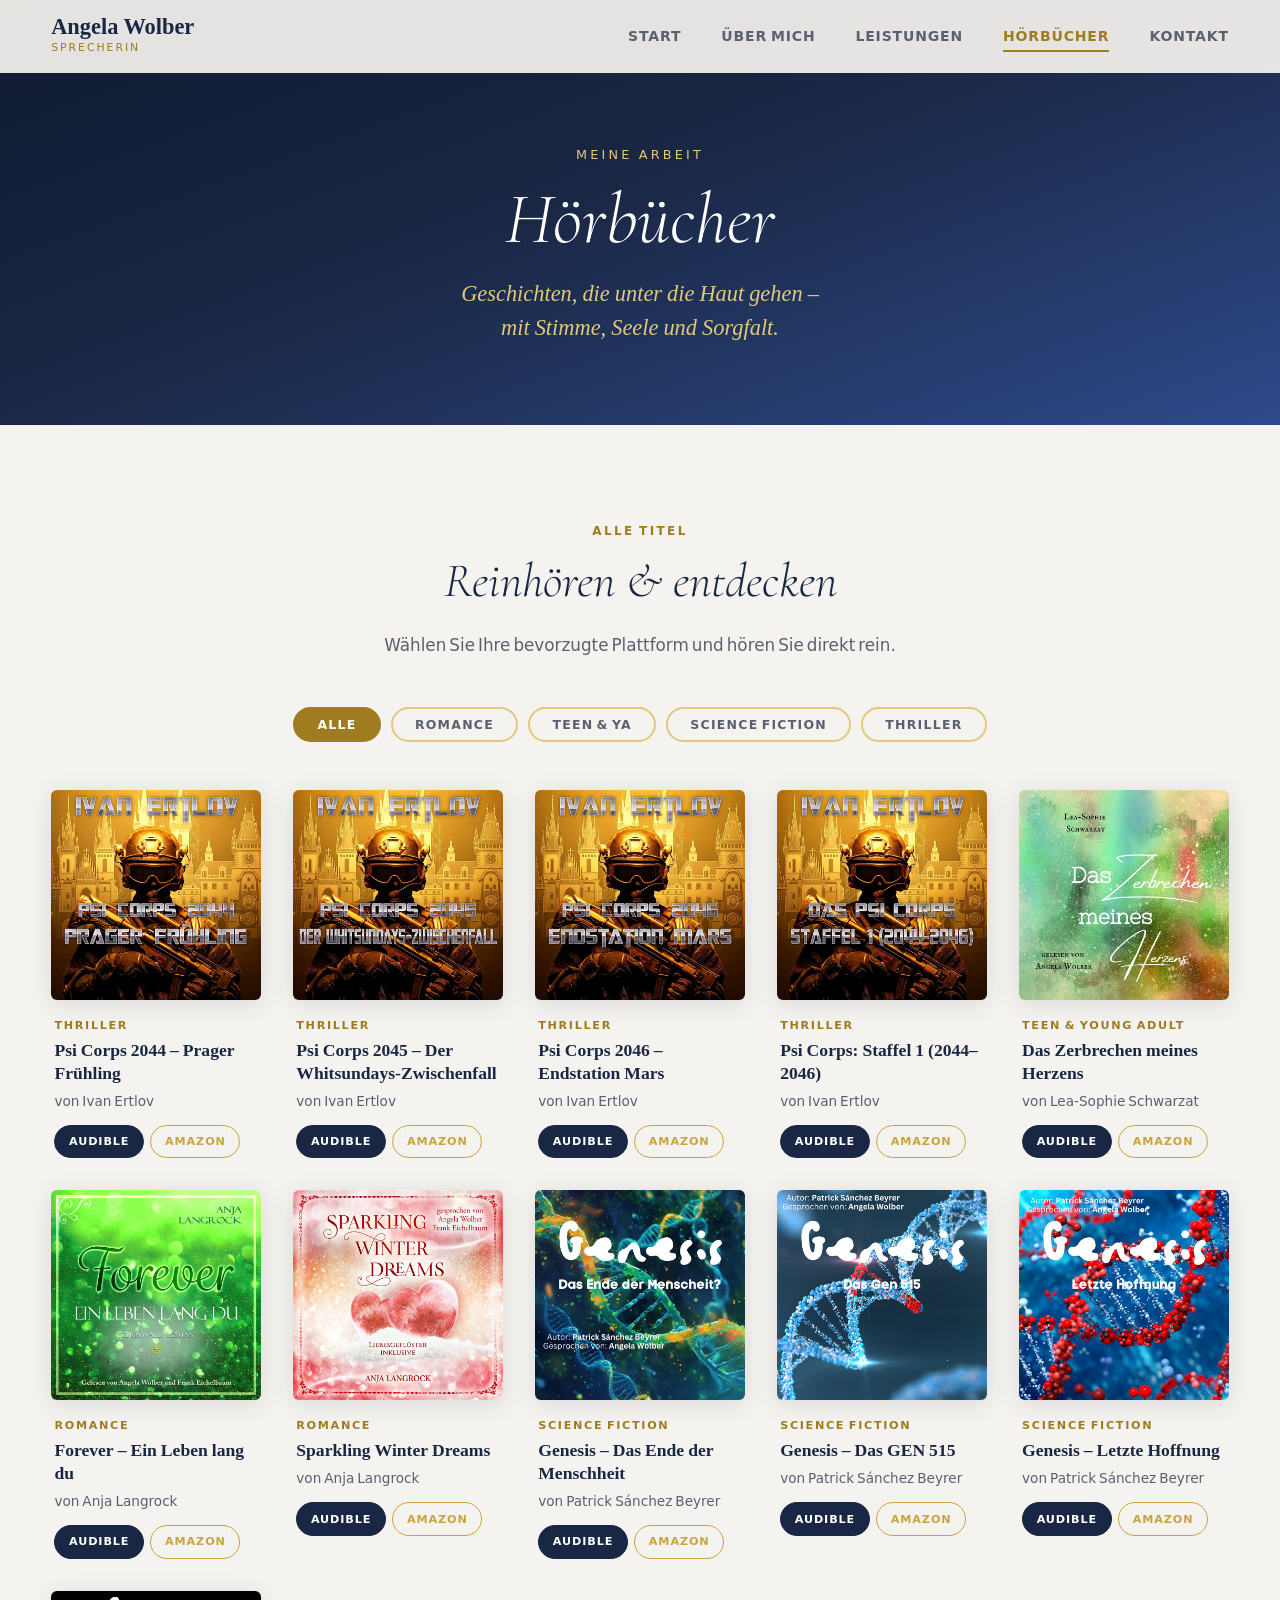
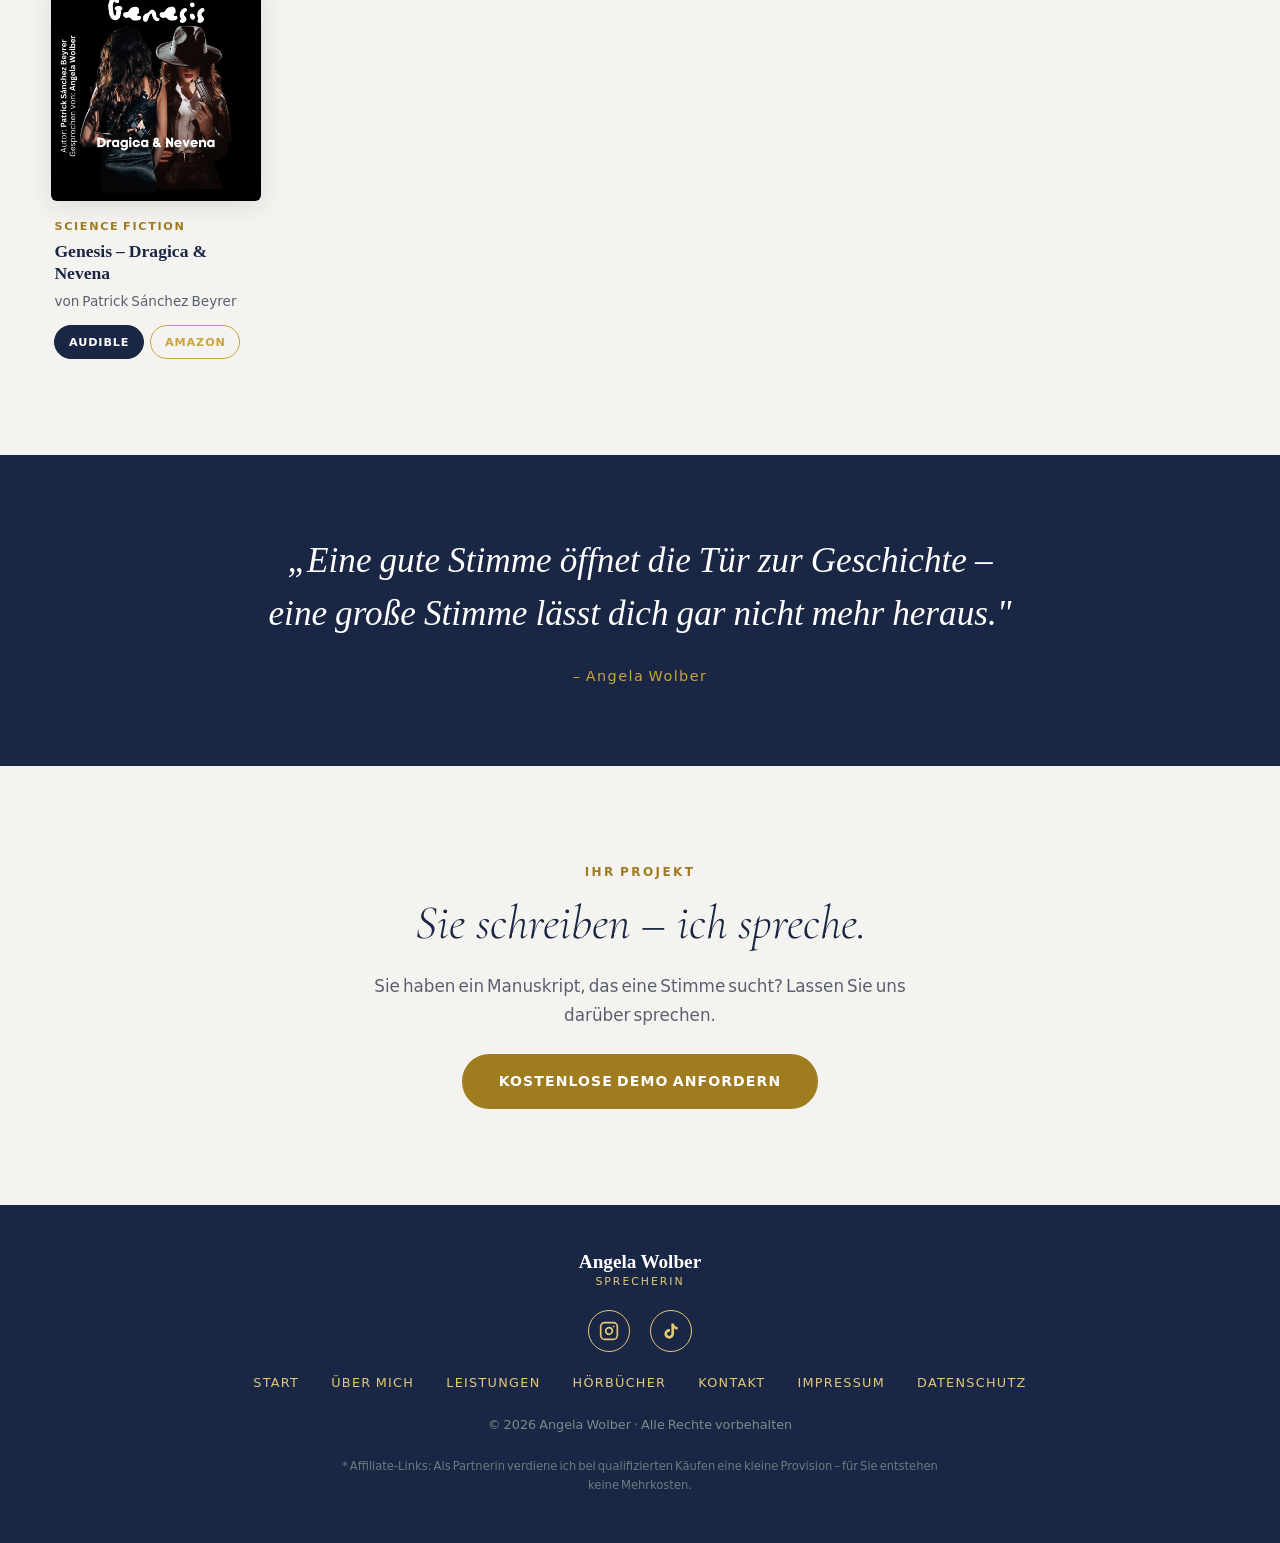
==== commit fb9c9a9e: "Google Fonts lokal eingebunden – kein Google-Tracking mehr" ====
--- a/hoerbuecher.html
+++ b/hoerbuecher.html
@@ -5,9 +5,6 @@
   <meta name="viewport" content="width=device-width, initial-scale=1.0" />
   <title>Hörbücher – Angela Wolber, Hörbuchsprecherin</title>
   <meta name="description" content="Alle Hörbücher gesprochen von Angela Wolber – Romance, Science Fiction, Thriller und mehr. Direkt auf Audible und Amazon anhören." />
-  <link rel="preconnect" href="https://fonts.googleapis.com" />
-  <link rel="preconnect" href="https://fonts.gstatic.com" crossorigin />
-  <link href="https://fonts.googleapis.com/css2?family=Cormorant+Garamond:ital,wght@0,300;0,400;0,600;1,300;1,400&family=Lato:wght@300;400;700&display=swap" rel="stylesheet" />
   <link rel="stylesheet" href="style.css" />
 </head>
 <body>
--- a/style.css
+++ b/style.css
@@ -1,3 +1,61 @@
+/* ── LOKALE SCHRIFTARTEN (kein Google-Tracking) ──────────── */
+@font-face {
+  font-family: 'Cormorant Garamond';
+  font-style: normal;
+  font-weight: 300;
+  font-display: swap;
+  src: url('fonts/cormorant-300-normal.woff2') format('woff2');
+}
+@font-face {
+  font-family: 'Cormorant Garamond';
+  font-style: italic;
+  font-weight: 300;
+  font-display: swap;
+  src: url('fonts/cormorant-300-italic.woff2') format('woff2');
+}
+@font-face {
+  font-family: 'Cormorant Garamond';
+  font-style: normal;
+  font-weight: 400;
+  font-display: swap;
+  src: url('fonts/cormorant-400-normal.woff2') format('woff2');
+}
+@font-face {
+  font-family: 'Cormorant Garamond';
+  font-style: italic;
+  font-weight: 400;
+  font-display: swap;
+  src: url('fonts/cormorant-400-italic.woff2') format('woff2');
+}
+@font-face {
+  font-family: 'Cormorant Garamond';
+  font-style: normal;
+  font-weight: 600;
+  font-display: swap;
+  src: url('fonts/cormorant-600-normal.woff2') format('woff2');
+}
+@font-face {
+  font-family: 'Lato';
+  font-style: normal;
+  font-weight: 300;
+  font-display: swap;
+  src: url('fonts/lato-300-normal.woff2') format('woff2');
+}
+@font-face {
+  font-family: 'Lato';
+  font-style: normal;
+  font-weight: 400;
+  font-display: swap;
+  src: url('fonts/lato-400-normal.woff2') format('woff2');
+}
+@font-face {
+  font-family: 'Lato';
+  font-style: normal;
+  font-weight: 700;
+  font-display: swap;
+  src: url('fonts/lato-700-normal.woff2') format('woff2');
+}
+
 /* ── TOKENS ─────────────────────────────────────────────── */
 :root {
   --cream:       #f5f3ef;
